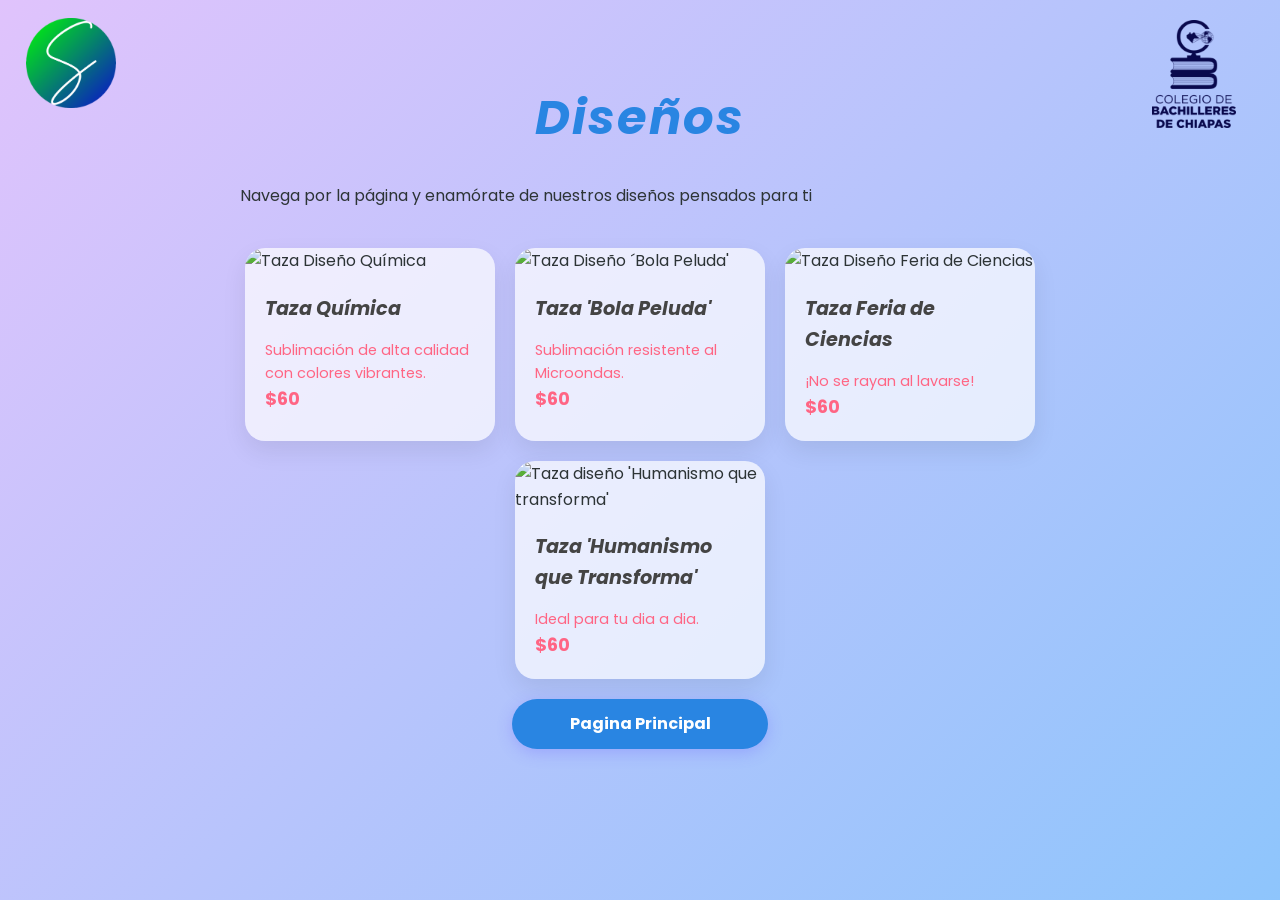
==== ventas.html @ fa48f1ec "Add files via upload" ====
<!DOCTYPE html>
<html lang="es">
<head>
    <meta charset="UTF-8">
    <meta name="viewport" content="width=device-width, initial-scale=1.0">
    <link rel="stylesheet" href="styles.css">
    <link rel="icon" href="imgs/sublimarte-logo.png" type="image/png">
    <title>Diseños</title>
</head>
<body>
    <img src="imgs/cobach-chiapas-logo.png" alt="Logo de COBACH" class="logo_1">
    <img src="imgs/sublimarte-logo.png" alt="Logo de SublimARTE" class="logo_2">
    <h1 class="pag_2">Diseños</h1>
    <p>Navega por la página y enamórate de nuestros diseños pensados para ti</p>

    <section class="catalogo">
        <div class="targeta-producto">
            <img src="imgs/tazas_diseños/Taza Diseño Quimica.jpeg" alt="Taza Diseño Química">
            <div class="info-producto">
                <h3>Taza Química</h3>
                <p>Sublimación de alta calidad con colores vibrantes.</p>
                <span class="precio">$60</span>
            </div>
        </div>
        <div class="targeta-producto">
            <img src="imgs/tazas_diseños/Taza Diseño ´Bola Peluda'.jpeg" alt="Taza Diseño ´Bola Peluda'">
            <div class="info-producto">
                <h3>Taza 'Bola Peluda'</h3>
                <p>Sublimación resistente al Microondas.</p>
                <span class="precio">$60</span>
            </div>
        </div>
        <div class="targeta-producto">
            <img src="imgs/tazas_diseños/Taza Diseño Feria de Ciencias.jpeg" alt="Taza Diseño Feria de Ciencias">
            <div class="info-producto">
                <h3>Taza Feria de Ciencias</h3>
                <p>¡No se rayan al lavarse!</p>
                <span class="precio">$60</span>
            </div>
        </div>
        <div class="targeta-producto">
            <img src="imgs/tazas_diseños/Taza diseño 'Humanismo que transforma'.jpeg" alt="Taza diseño 'Humanismo que transforma'">
            <div class="info-producto">
                <h3>Taza 'Humanismo que Transforma'</h3>
                <p>Ideal para tu dia a dia.</p>
                <span class="precio">$60</span>
            </div>
        </div>
    </section>

    <a href="index.html" class="boton-navegacion" title="Volver a la Página Principal">Pagina Principal</a>
</body>
</html>
---- styles.css ----
@import url('https://fonts.googleapis.com/css2?family=Poppins:wght@300;400;700&display=swap');

:root {
    --color-primario: #2985e2;
    --color-secundario: #ff6584;
    --fondo: #eee;
    --texto: #2d3436;
    --blanco: rgba(255, 255, 255, 0.7);
}

html {
    background: linear-gradient(135deg, #e0c3fc, #8ec5fc 100%);
    min-height: 100%;
}

body {
    font-family: 'Poppins', sans-serif;
    background: transparent;
    margin: 0;
    color: var(--texto);
    line-height: 1.6;
    margin: 0;
    padding: 20px;
    display: flex;
    flex-direction: column;
    align-items: center;
}

/* Contenedor invisible para limitar el ancho en pantallas grandes */
body > * {
    max-width: 800px;
    width: 100%;
}

h1 {
    color: var(--color-primario);
    font-size: 3rem;
    text-align: center;
    text-decoration: underline;
    font-style: italic;
    letter-spacing: 2px;
    margin-top: 60px;
    margin-bottom: 10px;
}

.pag_2 {
    color: var(--color-primario);
    font-size: 3rem;
    text-align: center;
    text-decoration: none;
    font-style: italic;
    letter-spacing: 2px;
    margin-top: 60px;
    margin-bottom: 10px;
}

h2 {
    color: var(--color-secundario);
    border-left: 5px solid var(--color-primario);
    border-radius: 5px;
    padding-left: 15px;
    margin-top: 40px;
    margin-bottom: 15px;
}

h3 {
    color: #444;
    font-style: italic;
    margin-bottom: 0;
}

p {
    margin-bottom: 0;
}

/* Estilizando la lista de materiales */
ul {
    background: var(--blanco);
    backdrop-filter: blur(10px);
    padding: 20px 12px;
    border: 1px solid rgba(255, 255, 255, 0.3);
    border-radius: 20px;
    box-shadow: 0 8px 32px 0 rgba(31, 38, 135, 0.1);
    list-style: none;
}

ul li {
    font-weight: 700;
    color: var(--color-primario);
    font-size: 1.2rem;
    margin-top: 20px;
}

ul p {
    font-weight: 400;
    color: #636e72;
    font-size: 0.95rem;
    margin: 0 5px;
}

/* Clase especial para el pie de página */
.recorda {
    background: var(--color-primario);
    color: #eee;
    padding: 25px 5px;
    border-radius: 15px;
    text-align: center;
    margin-top: 50px;
    font-weight: 300;
}

.reveal {
    opacity: 0;
    transform: translateY(20px);
    transition: all 0.6s ease-out;
}

.reveal.active {
    opacity: 1;
    transform: translateY(0);
}

.logo_1 {
    width: 20%;
    max-width: 120px;
    height: auto;
    position: absolute;
    top: 1.5%;
    right: 2%;
}

.logo_2 {
    width: 18%;
    max-width: 90px;
    height: auto;
    position: absolute;
    top: 2%;
    left: 2%;
}

.catalogo {
    display: flex;
    flex-wrap: wrap;
    gap: 20px;
    justify-content: center;
    margin-top: 40px;
}

.targeta-producto{
    background: var(--blanco);
    border-radius: 20px;
    overflow: hidden;
    box-shadow: 0 10px 25px rgba(0, 0, 0, 0.08);
    width: 250px;
    transition: transform 0.3s ease;
}

.targeta-producto :hover {
    transform: translateY(-5px);
}

.targeta-producto img {
    width: 100%;
    height: 200px;
    object-fit: cover;
}

.info-producto {
    padding: 20px;
}

.info-producto h3 {
    margin: 0 0 10px 0;
    font-size: 1.2rem;
}

.info-producto p {
    font-size: 0.9rem;
    color: var(--color-secundario)
}

.precio {
    font-weight: 700;
    color: var(--color-secundario);
    font-size: 1.1rem;
}

.boton-navegacion {
    height: auto;
    width: 200px;
    display: inline-block;
    padding: 12px 28px;
    background-color: var(--color-primario);
    color: white !important;
    text-decoration: none;
    font-weight: 700;
    font-size: 1rem;
    border-radius: 50px;
    box-shadow: 0 4px 15px rgba(108, 99, 255, 0.3);
    transition: all 0.3s ease;
    margin: 20px 0;
    text-align: center;
}

.boton-navegacion:hover {
    background-color: var(--color-secundario);
    box-shadow: 0 6px 20px rgba(255, 101, 132, 0.4);
    transform: translateY(-3px);
    cursor: pointer;
}
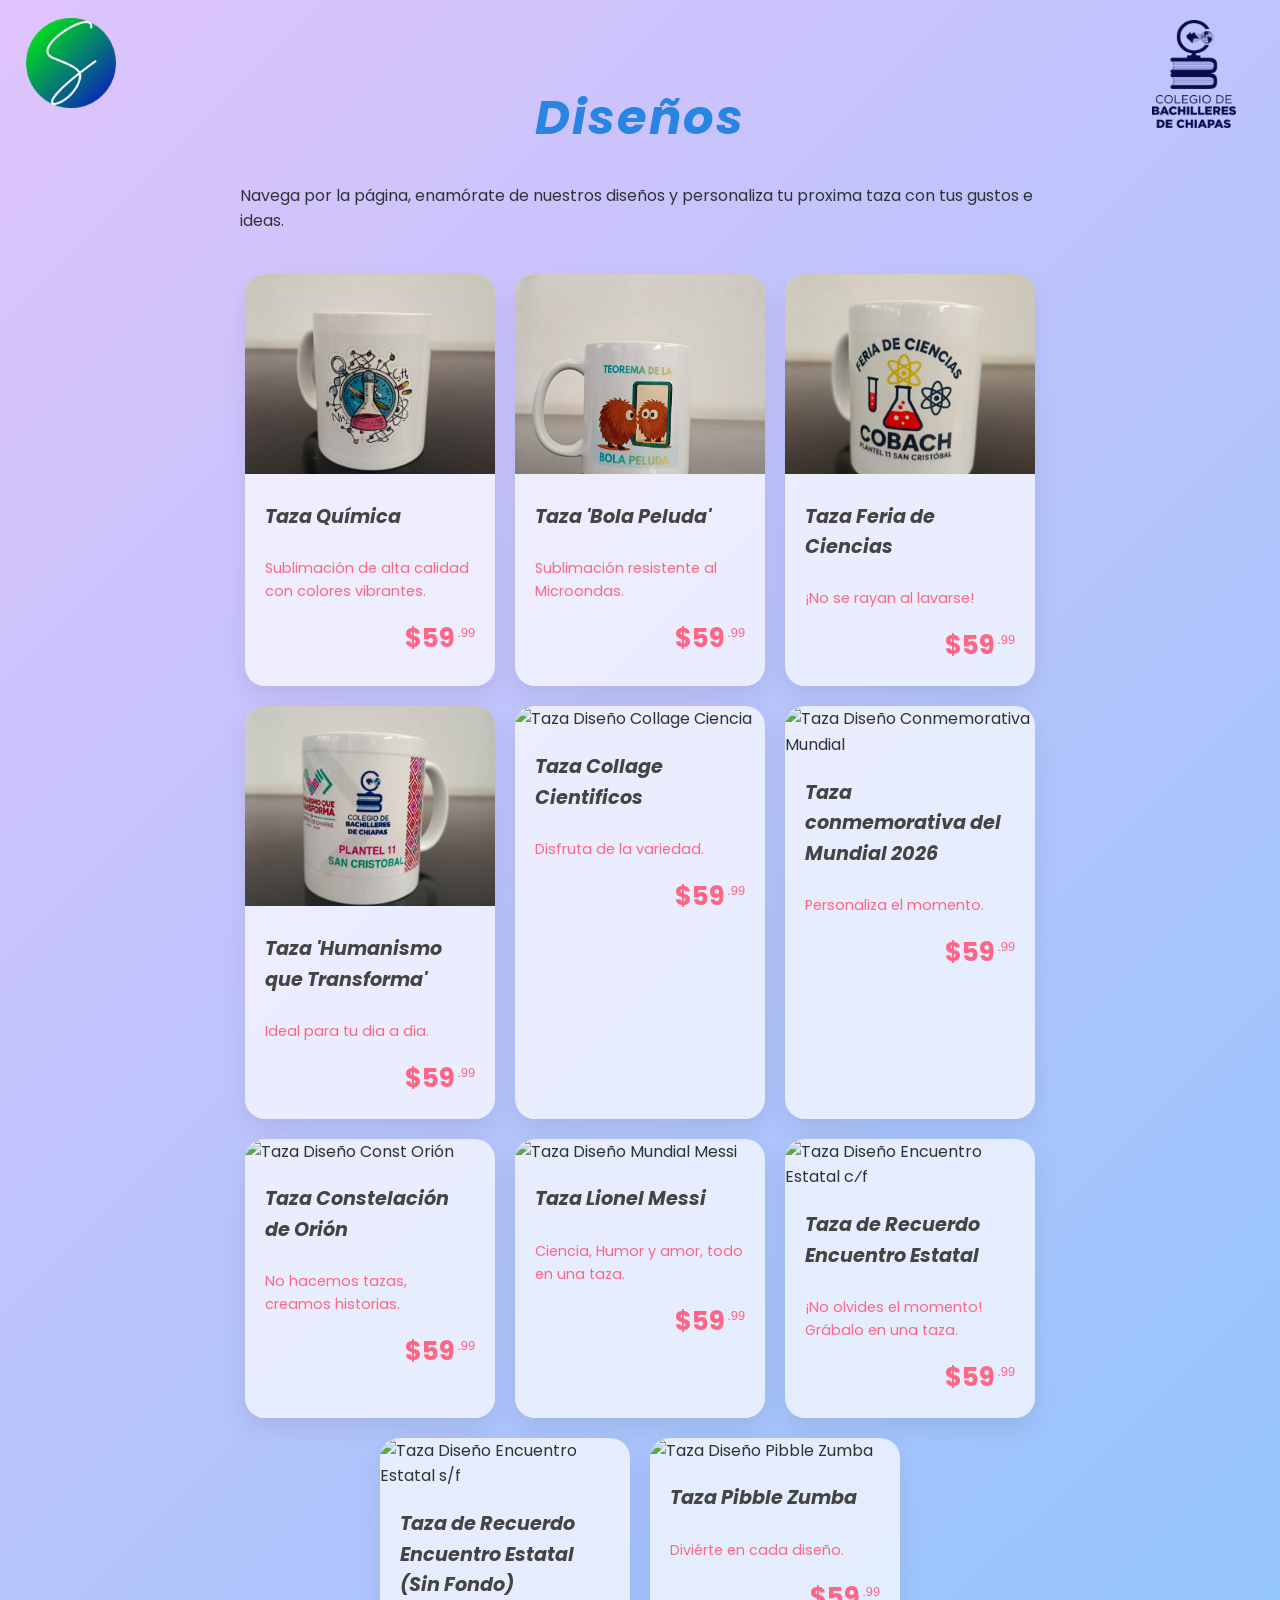
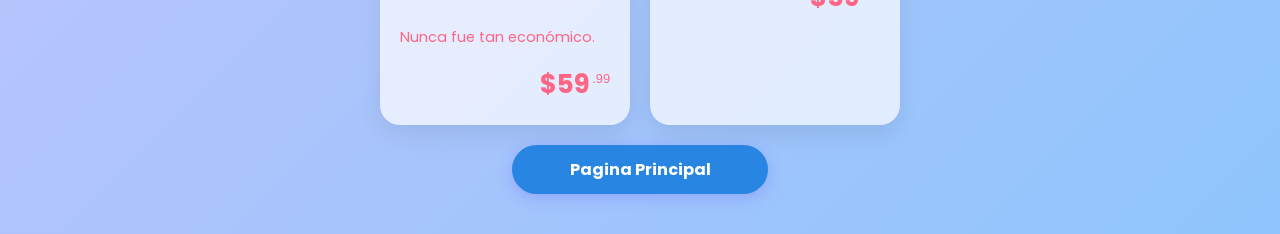
==== commit 21d6119d: "Add files via upload" ====
--- a/ventas.html
+++ b/ventas.html
@@ -11,7 +11,7 @@
     <img src="imgs/cobach-chiapas-logo.png" alt="Logo de COBACH" class="logo_1">
     <img src="imgs/sublimarte-logo.png" alt="Logo de SublimARTE" class="logo_2">
     <h1 class="pag_2">Diseños</h1>
-    <p>Navega por la página y enamórate de nuestros diseños pensados para ti</p>
+    <p>Navega por la página, enamórate de nuestros diseños y personaliza tu proxima taza con tus gustos e ideas.</p>
 
     <section class="catalogo">
         <div class="targeta-producto">
@@ -19,31 +19,97 @@
             <div class="info-producto">
                 <h3>Taza Química</h3>
                 <p>Sublimación de alta calidad con colores vibrantes.</p>
-                <span class="precio">$60</span>
+                <span class="precio">$59<sup>.99</sup></span>
             </div>
         </div>
+
         <div class="targeta-producto">
             <img src="imgs/tazas_diseños/Taza Diseño ´Bola Peluda'.jpeg" alt="Taza Diseño ´Bola Peluda'">
             <div class="info-producto">
                 <h3>Taza 'Bola Peluda'</h3>
                 <p>Sublimación resistente al Microondas.</p>
-                <span class="precio">$60</span>
+                <span class="precio">$59<sup>.99</sup></span>
             </div>
         </div>
+
         <div class="targeta-producto">
             <img src="imgs/tazas_diseños/Taza Diseño Feria de Ciencias.jpeg" alt="Taza Diseño Feria de Ciencias">
             <div class="info-producto">
                 <h3>Taza Feria de Ciencias</h3>
                 <p>¡No se rayan al lavarse!</p>
-                <span class="precio">$60</span>
+                <span class="precio">$59<sup>.99</sup></span>
             </div>
         </div>
+
         <div class="targeta-producto">
             <img src="imgs/tazas_diseños/Taza diseño 'Humanismo que transforma'.jpeg" alt="Taza diseño 'Humanismo que transforma'">
             <div class="info-producto">
                 <h3>Taza 'Humanismo que Transforma'</h3>
                 <p>Ideal para tu dia a dia.</p>
-                <span class="precio">$60</span>
+                <span class="precio">$59<sup>.99</sup></span>
+            </div>
+        </div>
+
+        <div class="targeta-producto">
+            <img src="imgs/tazas_diseños/Taza Diseño Collage Ciencia.jpg" alt="Taza Diseño Collage Ciencia">
+            <div class="info-producto">
+                <h3>Taza Collage Cientificos</h3>
+                <p>Disfruta de la variedad.</p>
+                <span class="precio">$59<sup>.99</sup></span>
+            </div>
+        </div>
+
+        <div class="targeta-producto">
+            <img src="imgs/tazas_diseños/Taza  Diseño Conmemorativa Mundial.jpg" alt="Taza Diseño Conmemorativa Mundial">
+            <div class="info-producto">
+                <h3>Taza conmemorativa del Mundial 2026</h3>
+                <p>Personaliza el momento.</p>
+                <span class="precio">$59<sup>.99</sup></span>
+            </div>
+        </div>
+
+        <div class="targeta-producto">
+            <img src="imgs/tazas_diseños/Taza Diseño Const Orion.jpg" alt="Taza Diseño Const Orión">
+            <div class="info-producto">
+                <h3>Taza Constelación de Orión</h3>
+                <p>No hacemos tazas, creamos historias.</p>
+                <span class="precio">$59<sup>.99</sup></span>
+            </div>
+        </div>
+
+        <div class="targeta-producto">
+            <img src="imgs/tazas_diseños/Taza Diseño Mundial Messi.jpg" alt="Taza Diseño Mundial Messi">
+            <div class="info-producto">
+                <h3>Taza Lionel Messi</h3>
+                <p>Ciencia, Humor y amor, todo en una taza.</p>
+                <span class="precio">$59<sup>.99</sup></span>
+            </div>
+        </div>
+
+        <div class="targeta-producto">
+            <img src="imgs/tazas_diseños/Taza Diseño Encuentro Estatal c⁄f.jpg" alt="Taza Diseño Encuentro Estatal c⁄f">
+            <div class="info-producto">
+                <h3>Taza de Recuerdo Encuentro Estatal</h3>
+                <p>¡No olvides el momento! Grábalo en una taza.</p>
+                <span class="precio">$59<sup>.99</sup></span>
+            </div>
+        </div>
+
+        <div class="targeta-producto">
+            <img src="imgs/tazas_diseños/Taza Diseño Encuentro Estatal s⁄f.jpg" alt="Taza Diseño Encuentro Estatal s/f">
+            <div class="info-producto">
+                <h3>Taza de Recuerdo Encuentro Estatal (Sin Fondo)</h3>
+                <p>Nunca fue tan económico.</p>
+                <span class="precio">$59<sup>.99</sup></span>
+            </div>
+        </div>
+
+        <div class="targeta-producto">
+            <img src="imgs/tazas_diseños/Taza Diseño Pibble  Zumba.jpg" alt="Taza Diseño Pibble  Zumba">
+            <div class="info-producto">
+                <h3>Taza Pibble Zumba</h3>
+                <p>Diviérte en cada diseño.</p>
+                <span class="precio">$59<sup>.99</sup></span>
             </div>
         </div>
     </section>
--- a/styles.css
+++ b/styles.css
@@ -167,6 +167,9 @@
 
 .info-producto {
     padding: 20px;
+    display: flex;
+    flex-direction: column;
+    align-items: flex-start;
 }
 
 .info-producto h3 {
@@ -176,13 +179,23 @@
 
 .info-producto p {
     font-size: 0.9rem;
-    color: var(--color-secundario)
+    color: var(--color-secundario);
 }
 
 .precio {
     font-weight: 700;
     color: var(--color-secundario);
-    font-size: 1.1rem;
+    font-size: 1.6rem;
+    margin-top: 15px;
+    align-self: flex-end;
+}
+
+.precio sup {
+    font-size: 0.8rem;
+    text-decoration: none;
+    vertical-align: 10px;
+    margin-left: 2px;
+    font-weight: 500;
 }
 
 .boton-navegacion {
